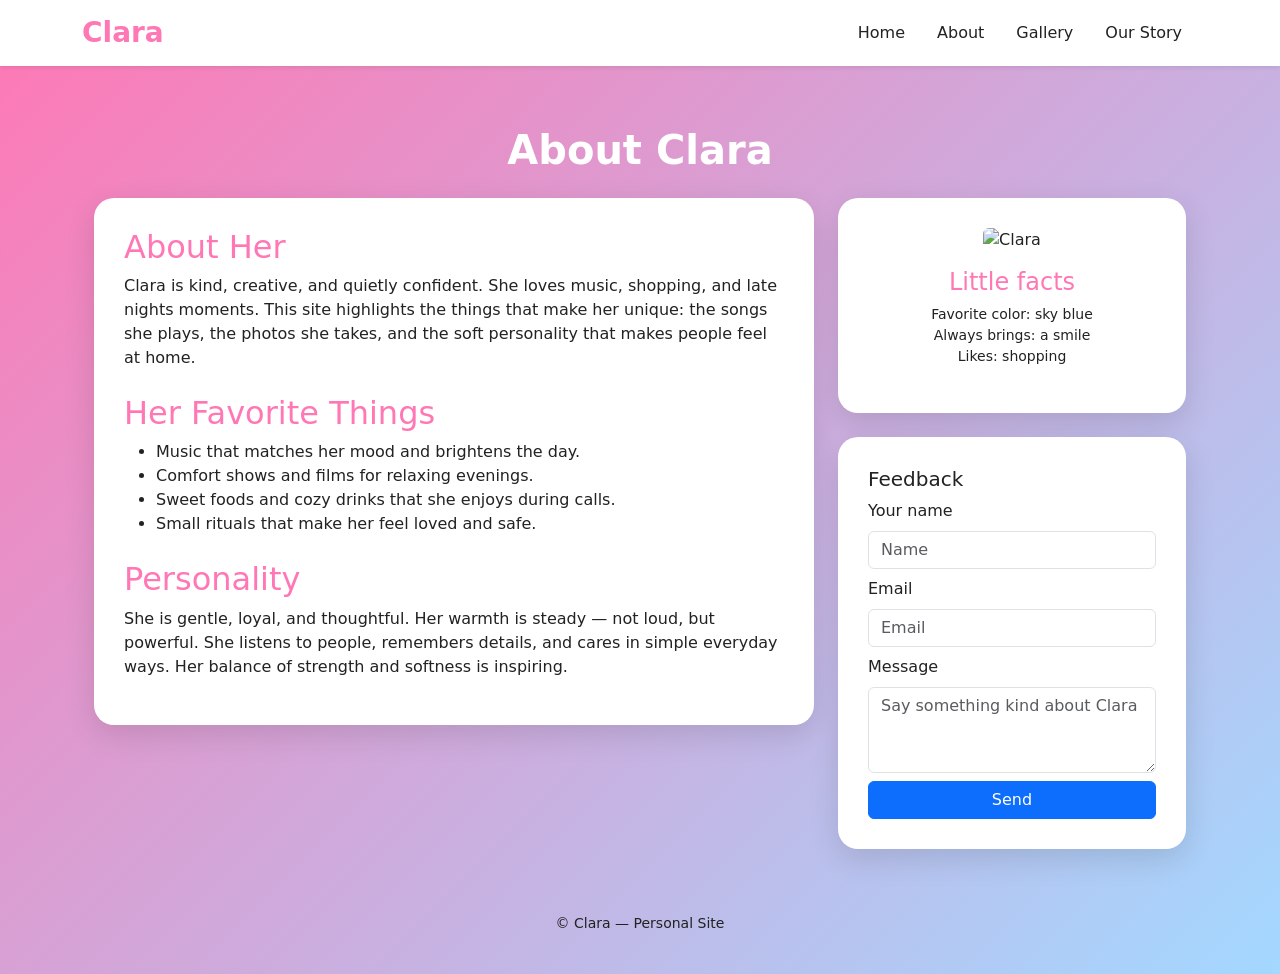
==== about.html @ 1395d9e8 "Add files via upload" ====
<!doctype html>
<html lang="en">
<head>
  <meta charset="utf-8">
  <meta name="viewport" content="width=device-width, initial-scale=1">
  <title>About Clara</title>
  <link href="https://cdn.jsdelivr.net/npm/bootstrap@5.3.2/dist/css/bootstrap.min.css" rel="stylesheet">
  <style>
    :root{--pink:#ff77b4;--blue:#a3d8ff}
    body{font-family:'Poppins',system-ui;background:linear-gradient(135deg,var(--pink),var(--blue));color:#222}
    .panel{background:white;border-radius:20px;padding:30px;box-shadow:0 10px 30px rgba(0,0,0,0.12)}
    h1{color:#fff;text-align:center;margin-top:36px;font-weight:800}
    h2{color:var(--pink)}
  </style>
</head>
<body>
  <body>
  <!-- Background video -->
<video autoplay muted loop id="bgVideo">
  <source src="assets/pg-about.mp4" type="video/mp4">
</video>

  <style>
    #bgVideo {
      position: fixed;
      top: 0;
      left: 0;
      width: 100%;
      height: 100%;
      object-fit: cover;
      z-index: -1;
      opacity: 0.55;
    }
  </style>

  <header class="py-3 bg-white shadow-sm" style="position:relative; z-index:10;">
  <div class="container d-flex justify-content-between align-items-center">
    <h3 class="m-0" style="color:var(--pink);font-weight:800">Clara</h3>
    <nav class="d-flex">
      <a class="nav-link px-3" href="index.html">Home</a>
      <a class="nav-link px-3" href="about.html">About</a>
      <a class="nav-link px-3" href="galery.html">Gallery</a>
      <a class="nav-link px-3" href="ourstory.html">Our Story</a>
    </nav>
  </div>
</header>

  <div class="container py-4">
  <h1>About Clara</h1>
  <div class="container mt-4">
    <div class="row g-4">
      <div class="col-md-8">
        <div class="panel">
          <h2>About Her</h2>
          <p>Clara is kind, creative, and quietly confident. She loves music, shopping, and late nights moments. This site highlights the things that make her unique: the songs she plays, the photos she takes, and the soft personality that makes people feel at home.</p>

          <h2 class="mt-4">Her Favorite Things</h2>
          <ul>
            <li>Music that matches her mood and brightens the day.</li>
            <li>Comfort shows and films for relaxing evenings.</li>
            <li>Sweet foods and cozy drinks that she enjoys during calls.</li>
            <li>Small rituals that make her feel loved and safe.</li>
          </ul>

          <h2 class="mt-4">Personality</h2>
          <p>She is gentle, loyal, and thoughtful. Her warmth is steady — not loud, but powerful. She listens to people, remembers details, and cares in simple everyday ways. Her balance of strength and softness is inspiring.</p>
        </div>
      </div>

      <div class="col-md-4">
        <div class="panel text-center">
          <img src="images/IMG_4548.jpeg" alt="Clara" class="img-fluid rounded mb-3">
          <h4 style="color:var(--pink)">Little facts</h4>
          <p class="small">Favorite color: sky blue<br>Always brings: a smile<br>Likes: shopping</p>
        </div>

        <div class="panel mt-4">
          <h5>Feedback</h5>
          <!-- Bootstrap feedback form -> POST to Postman Echo -->
          <form method="POST" action="https://postman-echo.com/post">
            <div class="mb-2">
              <label class="form-label">Your name</label>
              <input name="visitor_name" type="text" class="form-control" placeholder="Name" required>
            </div>
            <div class="mb-2">
              <label class="form-label">Email</label>
              <input name="visitor_email" type="email" class="form-control" placeholder="Email" required>
            </div>
            <div class="mb-2">
              <label class="form-label">Message</label>
              <textarea name="message" class="form-control" rows="3" placeholder="Say something kind about Clara" required></textarea>
            </div>
            <button class="btn btn-primary w-100" type="submit">Send</button>
          </form>
        </div>
      </div>
    </div>
  </div>

  <footer class="mt-5 py-3 text-center small">&copy; Clara — Personal Site</footer>
  <script src="https://cdn.jsdelivr.net/npm/bootstrap@5.3.2/dist/js/bootstrap.bundle.min.js"></script>
</body>
</html>
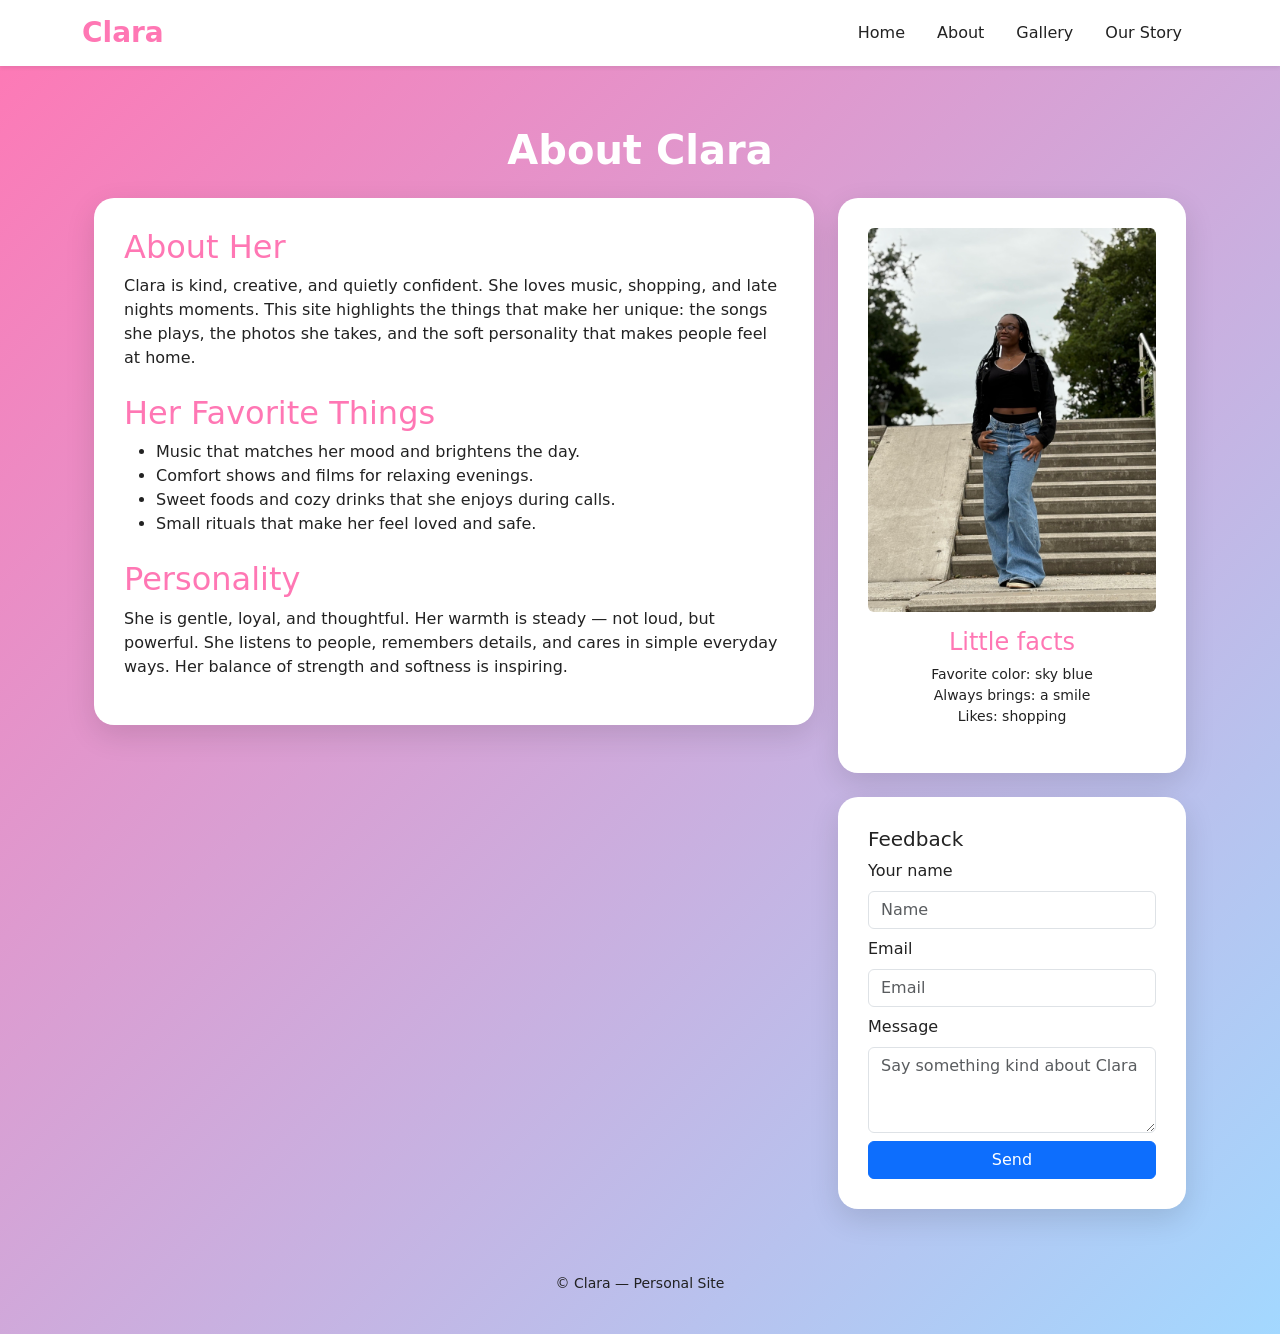
==== commit e4c3df4e: "Fix image source path in about.html" ====
--- a/about.html
+++ b/about.html
@@ -70,7 +70,7 @@
 
       <div class="col-md-4">
         <div class="panel text-center">
-          <img src="images/IMG_4548.jpeg" alt="Clara" class="img-fluid rounded mb-3">
+          <img src="Images/pic9.jpeg" alt="Clara" class="img-fluid rounded mb-3">
           <h4 style="color:var(--pink)">Little facts</h4>
           <p class="small">Favorite color: sky blue<br>Always brings: a smile<br>Likes: shopping</p>
         </div>
@@ -103,5 +103,3 @@
 </body>
 </html>
 
-
-
